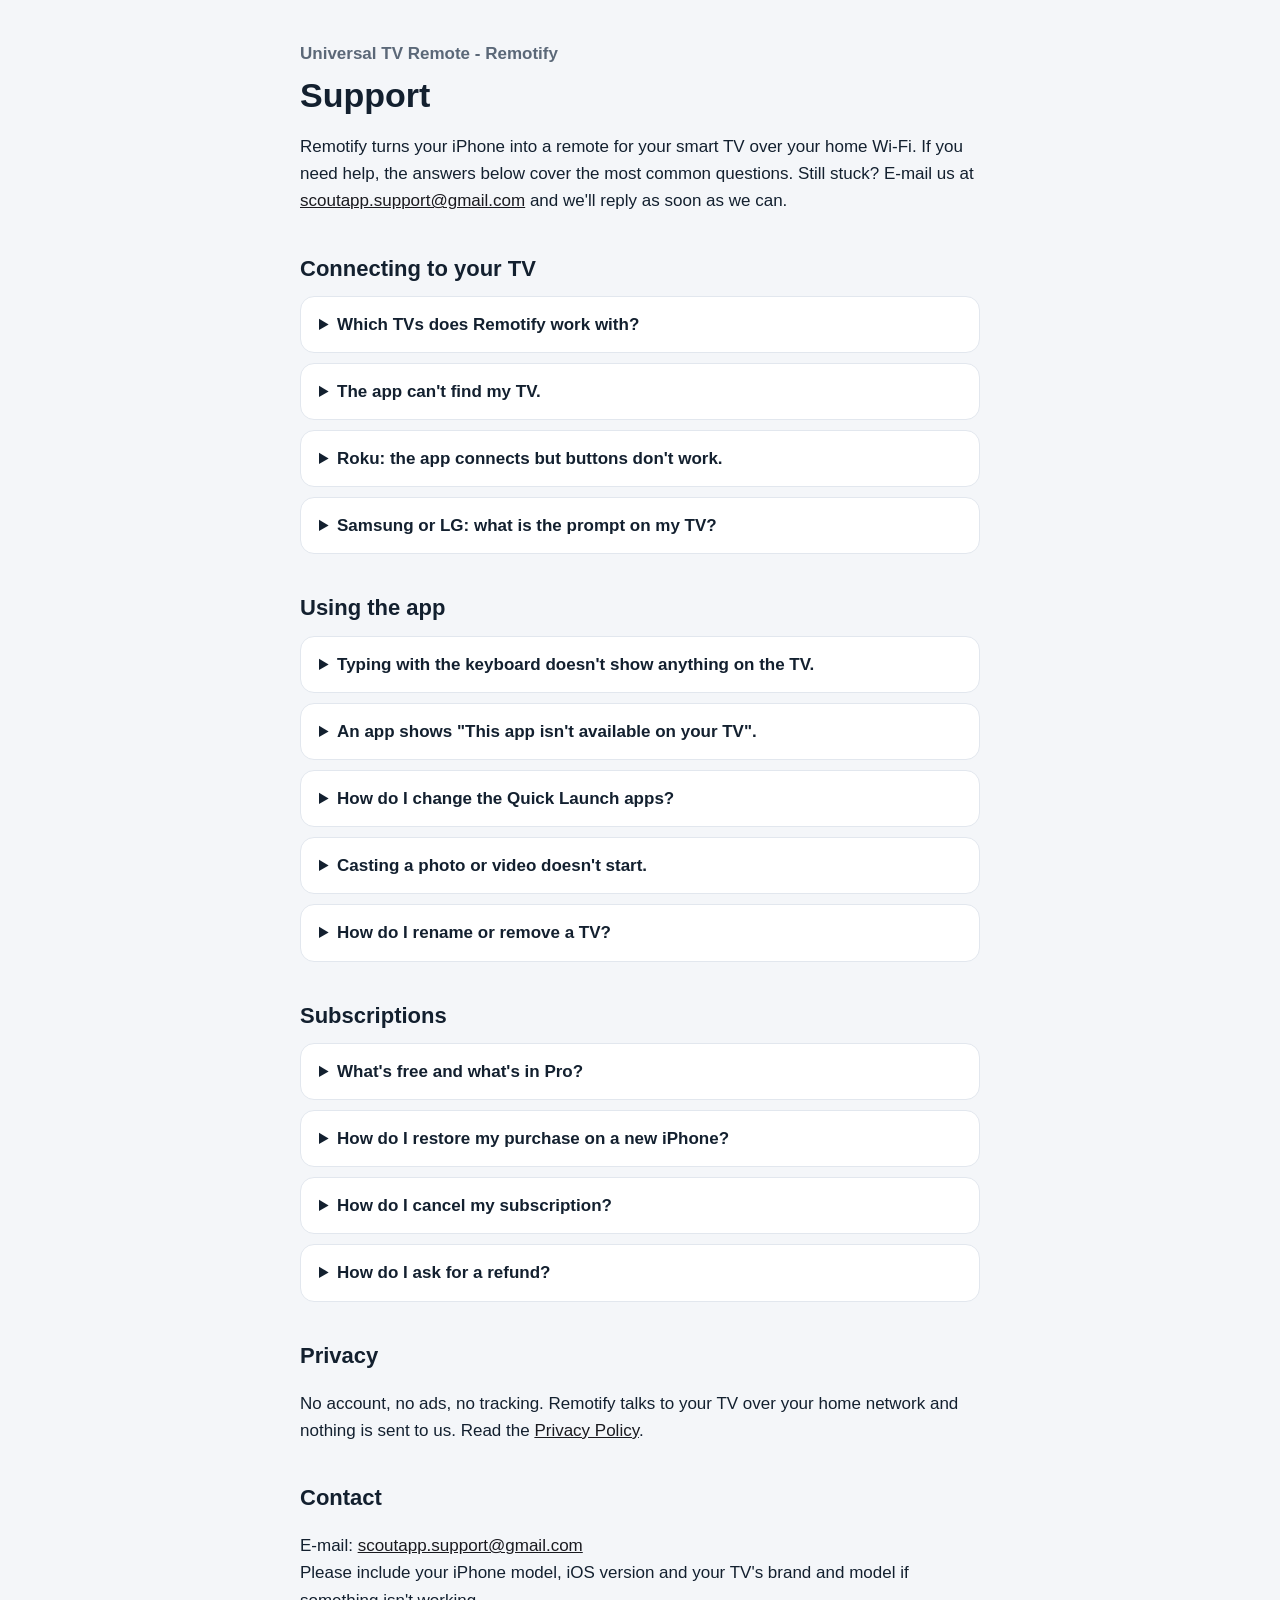
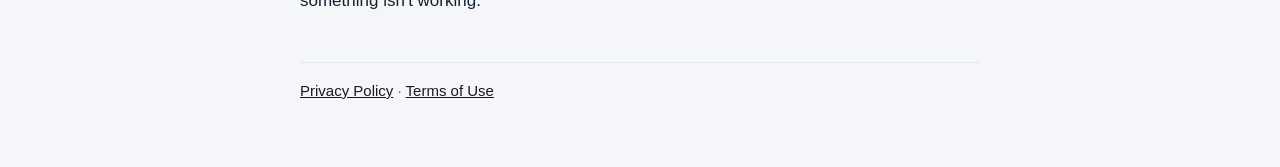
==== index.html @ 0d83f514 "Add support and privacy pages for Remotify" ====
<!doctype html>
<html lang="en">
<head>
<meta charset="utf-8">
<meta name="viewport" content="width=device-width, initial-scale=1">
<title>Remotify Support</title>
<meta name="description" content="Help and support for Universal TV Remote - Remotify.">
<link rel="stylesheet" href="style.css">
</head>
<body>
<main>
  <p class="brand">Universal TV Remote - Remotify</p>
  <h1>Support</h1>
  <p>Remotify turns your iPhone into a remote for your smart TV over your home Wi-Fi. If you need help, the answers
  below cover the most common questions. Still stuck? E-mail us at
  <a href="mailto:scoutapp.support@gmail.com">scoutapp.support@gmail.com</a> and we'll reply as soon as we can.</p>

  <h2>Connecting to your TV</h2>

  <details>
    <summary>Which TVs does Remotify work with?</summary>
    <p>Roku streaming players and Roku TVs, Samsung smart TVs (Tizen, 2016 and later) and LG smart TVs (webOS).
    The TV has to be a smart TV connected to your network. iPhone has no infrared, so older TVs without Wi-Fi or
    Ethernet can't be controlled.</p>
  </details>

  <details>
    <summary>The app can't find my TV.</summary>
    <p>Turn the TV on and make sure your iPhone and the TV are on the same Wi-Fi network, not a guest network.
    Turn off any VPN on your iPhone. Check that Local Network access is on: iOS Settings app → Privacy &amp;
    Security → Local Network → Remotify. Then tap Scan again. You can also enter the TV's IP address under
    "Can't find your TV?"; the app shows where to find it on each TV.</p>
  </details>

  <details>
    <summary>Roku: the app connects but buttons don't work.</summary>
    <p>On the Roku, open Settings → System → Advanced system settings → Control by mobile apps and set Network
    access to Default.</p>
  </details>

  <details>
    <summary>Samsung or LG: what is the prompt on my TV?</summary>
    <p>The first time you connect, the TV asks whether to allow Remotify. Choose Allow with your TV's own remote.
    The TV remembers this, so you won't be asked again. If you chose Deny, connect again and the prompt
    reappears.</p>
  </details>

  <h2>Using the app</h2>

  <details>
    <summary>Typing with the keyboard doesn't show anything on the TV.</summary>
    <p>Open a search or text field on the TV first, then type on your iPhone. The text appears in the field that's
    selected on the TV.</p>
  </details>

  <details>
    <summary>An app shows "This app isn't available on your TV".</summary>
    <p>The app isn't installed on your TV, or your TV model uses a different version of it. Install it from your
    TV's app store and try again.</p>
  </details>

  <details>
    <summary>How do I change the Quick Launch apps?</summary>
    <p>Touch and hold one of the three apps under the remote and choose another one. You can also touch and hold an
    app in the Channels tab and choose "Add to Quick launch".</p>
  </details>

  <details>
    <summary>Casting a photo or video doesn't start.</summary>
    <p>Keep Remotify open while casting, because the TV plays the file directly from your iPhone. Long videos take a
    few seconds to prepare. Some older TVs can't play every format; if one item fails, try another.</p>
  </details>

  <details>
    <summary>How do I rename or remove a TV?</summary>
    <p>Tap the TV name at the top of the Remote tab, then swipe left on a TV, or touch and hold it, and choose
    Rename or Remove.</p>
  </details>

  <h2>Subscriptions</h2>

  <details>
    <summary>What's free and what's in Pro?</summary>
    <p>The basic remote is free: power, volume, channels, navigation and playback. Remotify Pro adds the keyboard,
    one-tap app launch, Quick Launch, the touchpad, casting photos and videos, and control of multiple TVs.</p>
  </details>

  <details>
    <summary>How do I restore my purchase on a new iPhone?</summary>
    <p>Sign in with the same Apple Account, open Remotify → Settings → Restore purchases.</p>
  </details>

  <details>
    <summary>How do I cancel my subscription?</summary>
    <p>Open the iOS Settings app → your name → Subscriptions → Remotify, then Cancel Subscription. Cancel at least
    24 hours before the current period ends to avoid being charged again. You keep Pro until the end of the
    period.</p>
  </details>

  <details>
    <summary>How do I ask for a refund?</summary>
    <p>Purchases are handled by Apple, so refunds are too. Go to
    <a href="https://reportaproblem.apple.com">reportaproblem.apple.com</a>, sign in and choose the purchase.</p>
  </details>

  <h2>Privacy</h2>
  <p>No account, no ads, no tracking. Remotify talks to your TV over your home network and nothing is sent to us.
  Read the <a href="privacy.html">Privacy Policy</a>.</p>

  <h2>Contact</h2>
  <p>E-mail: <a href="mailto:scoutapp.support@gmail.com">scoutapp.support@gmail.com</a><br>
  Please include your iPhone model, iOS version and your TV's brand and model if something isn't working.</p>

  <footer>
    <a href="privacy.html">Privacy Policy</a> ·
    <a href="https://www.apple.com/legal/internet-services/itunes/dev/stdeula/">Terms of Use</a>
  </footer>
</main>
</body>
</html>
---- style.css ----
:root {
  --bg: #f4f6f9;
  --surface: #ffffff;
  --ink: #13202f;
  --muted: #5b6878;
  --line: #e2e7ee;
  --accent: #1a1a1f;
  color-scheme: light dark;
}

@media (prefers-color-scheme: dark) {
  :root {
    --bg: #0a0d12;
    --surface: #161a21;
    --ink: #e8edf4;
    --muted: #93a1b4;
    --line: #272d38;
    --accent: #ffc933;
  }
}

* { box-sizing: border-box; }

body {
  margin: 0;
  background: var(--bg);
  color: var(--ink);
  font: 17px/1.6 -apple-system, BlinkMacSystemFont, "SF Pro Text", "Segoe UI", Roboto, sans-serif;
}

main {
  max-width: 720px;
  margin: 0 auto;
  padding: 40px 20px 64px;
}

.brand { margin: 0 0 8px; font-weight: 600; color: var(--muted); }
.brand a { color: inherit; text-decoration: none; }
h1 { margin: 0 0 8px; font-size: 34px; line-height: 1.2; }
h2 { margin: 36px 0 8px; font-size: 22px; }
.muted { color: var(--muted); }
a { color: var(--accent); }
ul { padding-left: 22px; }
li { margin: 6px 0; }

details {
  background: var(--surface);
  border: 1px solid var(--line);
  border-radius: 14px;
  padding: 14px 18px;
  margin: 10px 0;
}
summary { cursor: pointer; font-weight: 600; }
details p { margin: 10px 0 0; color: var(--muted); }

footer {
  margin-top: 48px;
  padding-top: 16px;
  border-top: 1px solid var(--line);
  color: var(--muted);
  font-size: 15px;
}
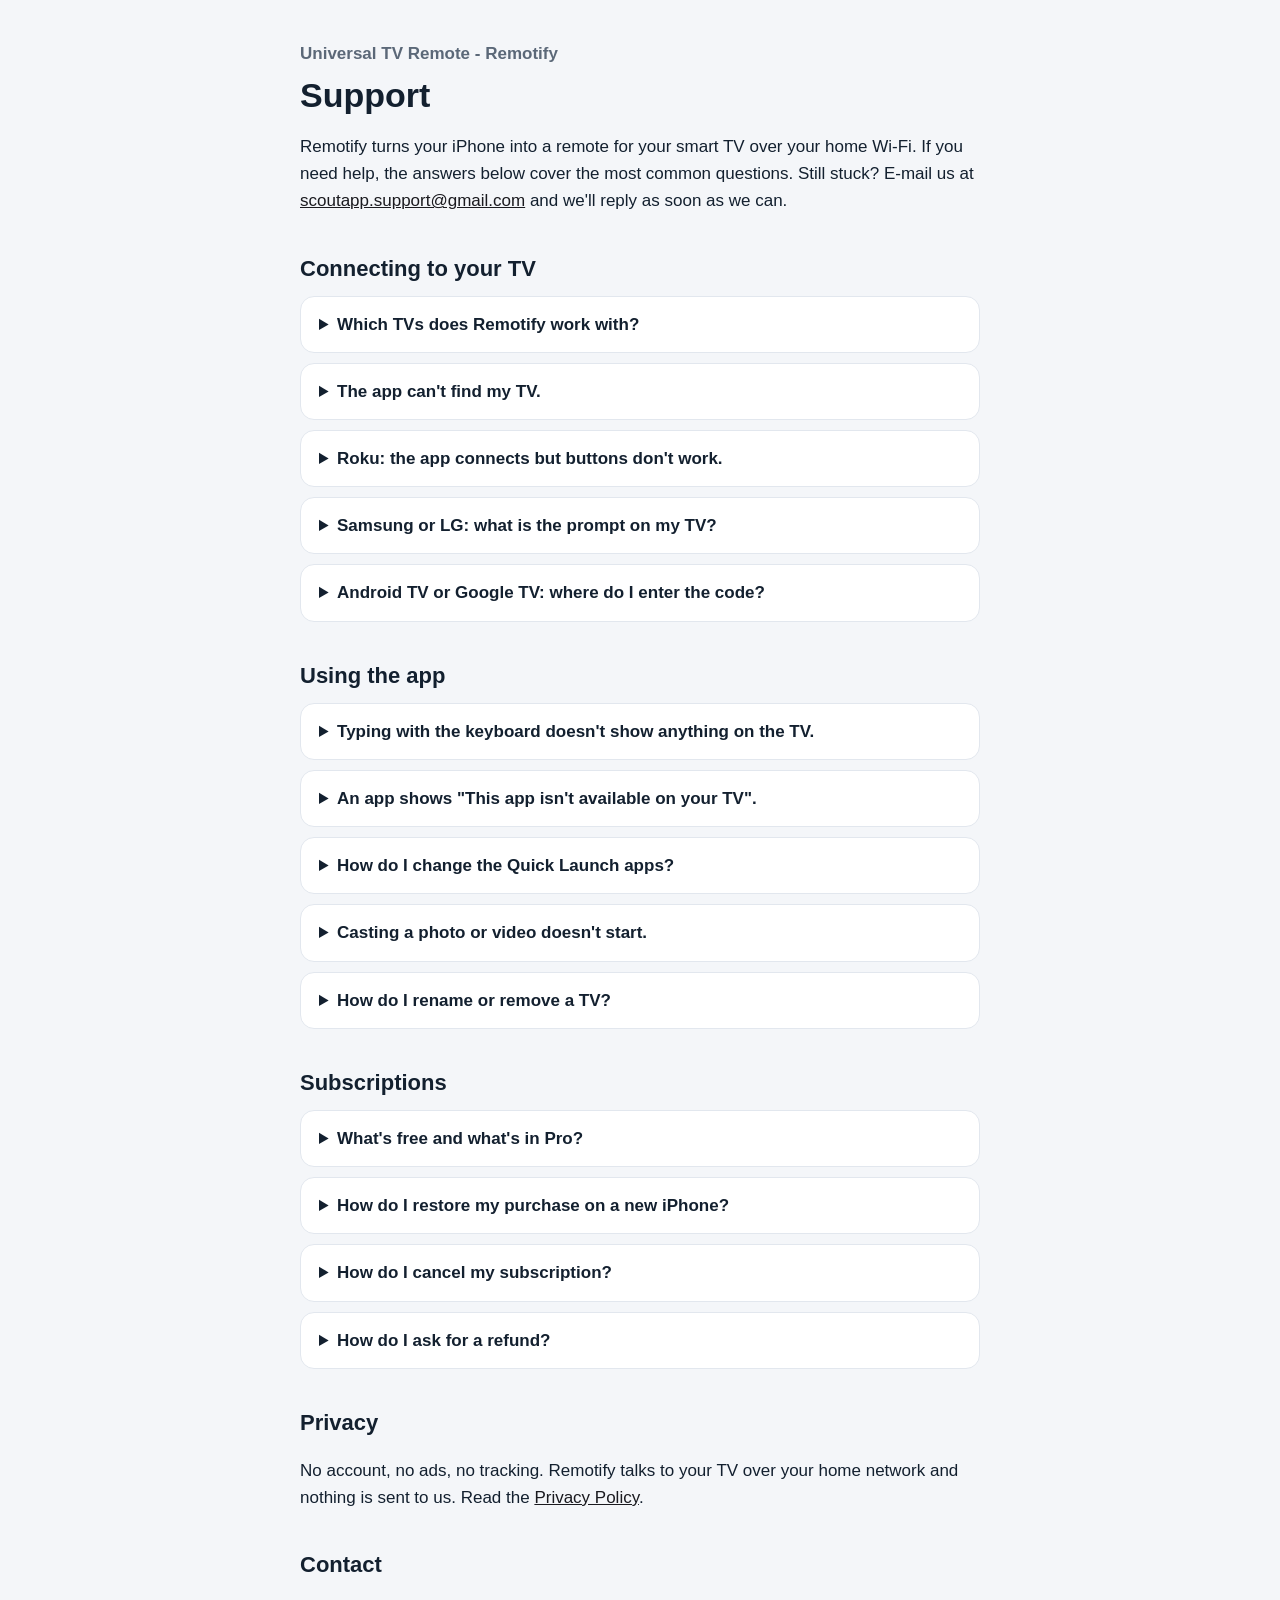
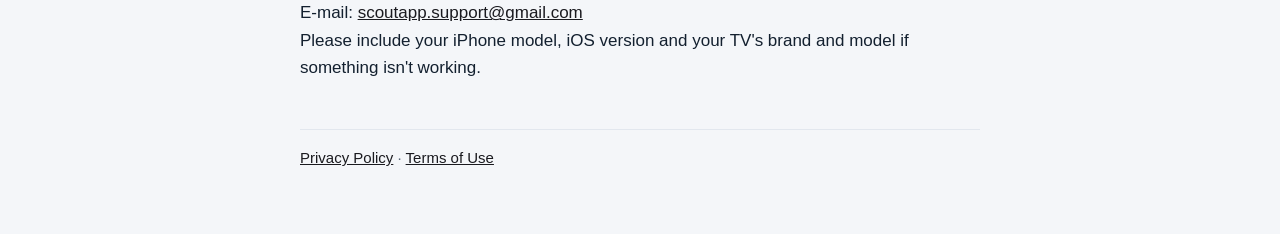
==== commit 360a117c: "Add Android TV and Google TV to support and privacy pages" ====
--- a/index.html
+++ b/index.html
@@ -19,7 +19,8 @@
 
   <details>
     <summary>Which TVs does Remotify work with?</summary>
-    <p>Roku streaming players and Roku TVs, Samsung smart TVs (Tizen, 2016 and later) and LG smart TVs (webOS).
+    <p>Roku streaming players and Roku TVs, Samsung smart TVs (Tizen, 2016 and later), LG smart TVs (webOS), and
+    Android TV and Google TV (for example Sony, Philips, Hisense and TCL TVs, and Chromecast with Google TV).
     The TV has to be a smart TV connected to your network. iPhone has no infrared, so older TVs without Wi-Fi or
     Ethernet can't be controlled.</p>
   </details>
@@ -45,6 +46,13 @@
     reappears.</p>
   </details>
 
+  <details>
+    <summary>Android TV or Google TV: where do I enter the code?</summary>
+    <p>The first time you connect, the TV shows a 6-character code. Type it in Remotify; the TV then remembers
+    your iPhone, so you won't need a code again. If the code is rejected, check it on the TV and type it
+    again.</p>
+  </details>
+
   <h2>Using the app</h2>
 
   <details>
@@ -68,7 +76,8 @@
   <details>
     <summary>Casting a photo or video doesn't start.</summary>
     <p>Keep Remotify open while casting, because the TV plays the file directly from your iPhone. Long videos take a
-    few seconds to prepare. Some older TVs can't play every format; if one item fails, try another.</p>
+    few seconds to prepare. Some older TVs can't play every format; if one item fails, try another. Casting works
+    with Roku, Samsung and LG TVs; Android TV and Google TV don't support it yet.</p>
   </details>
 
   <details>
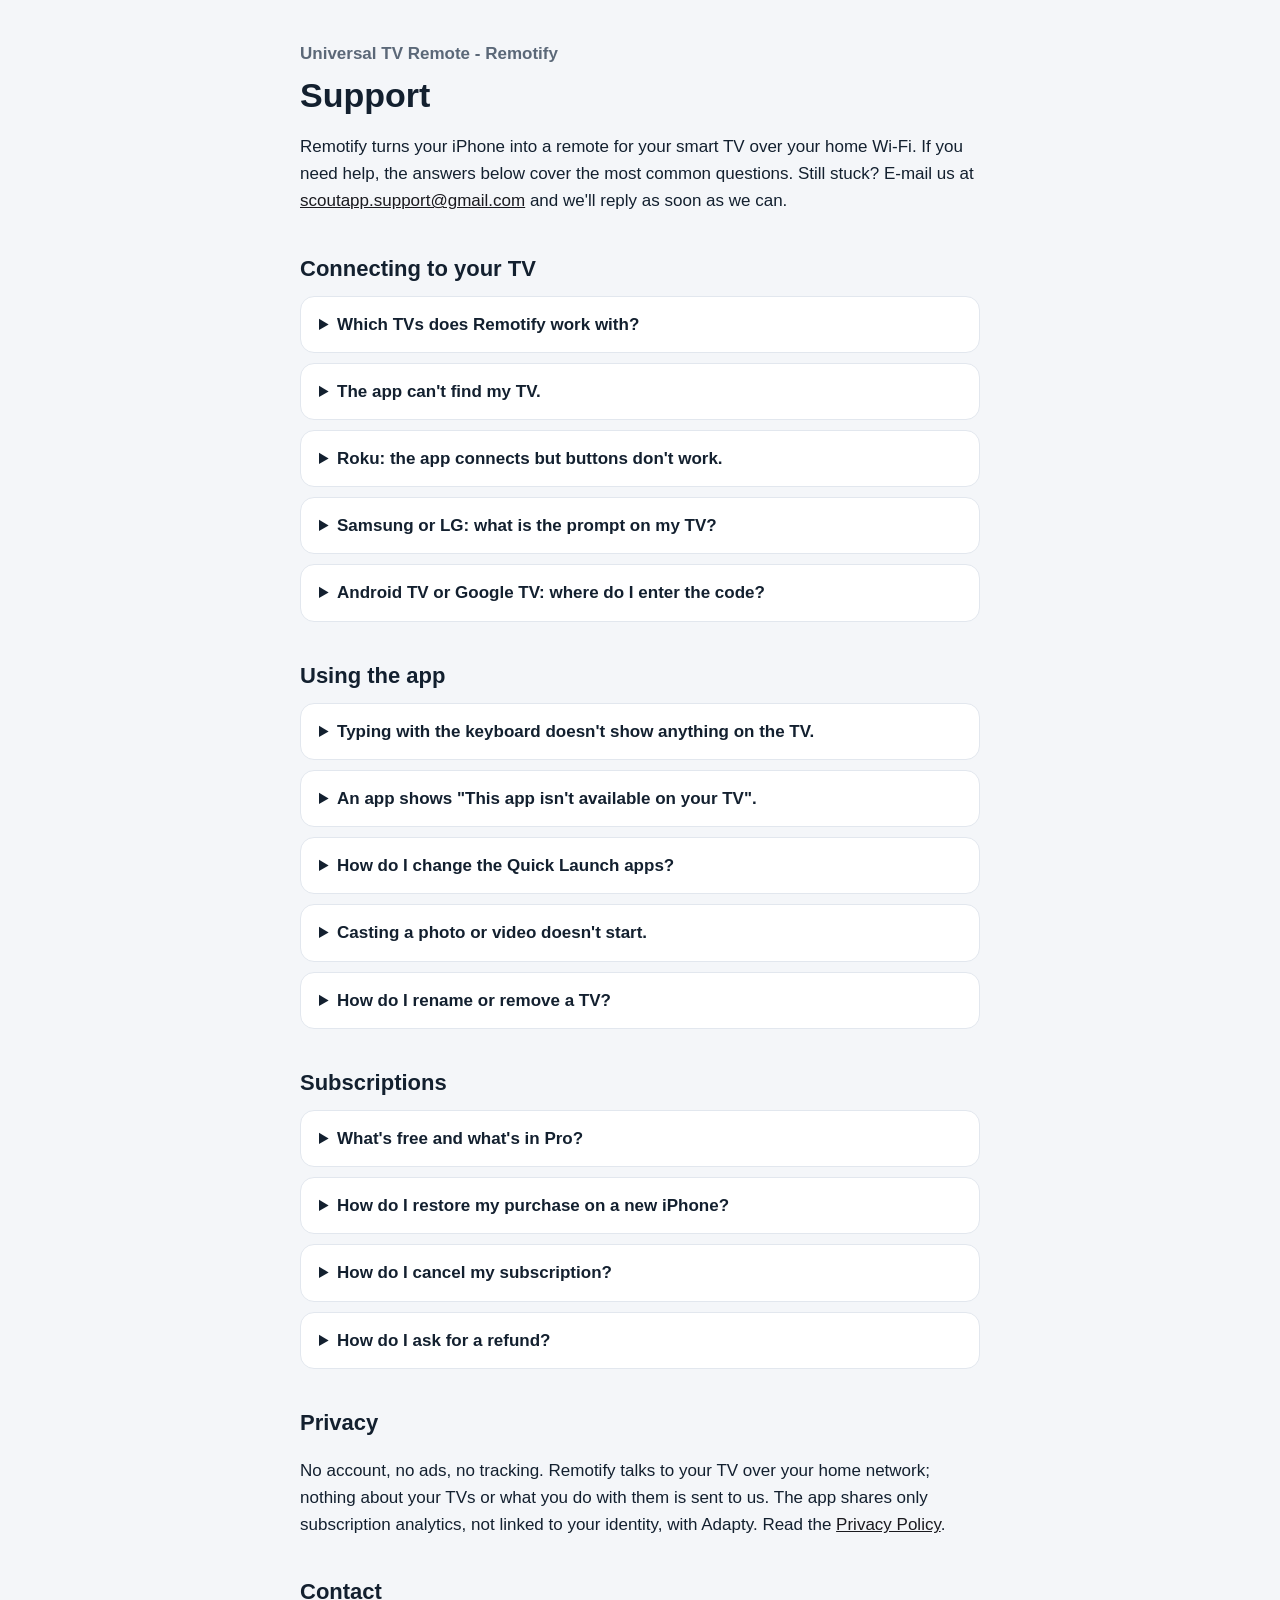
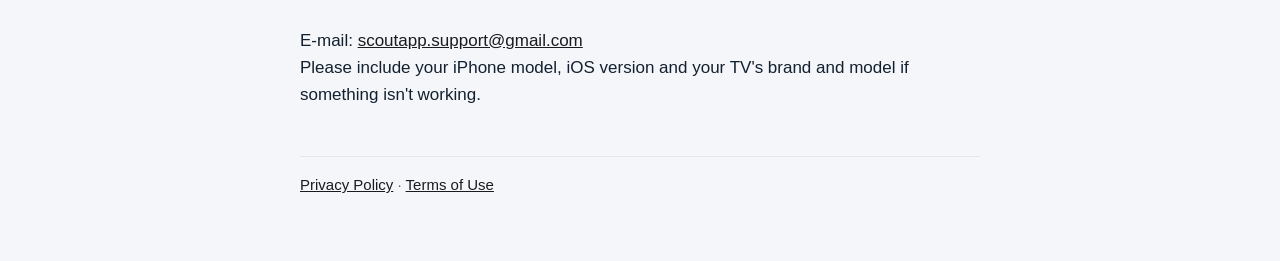
==== commit e560d752: "Disclose Adapty subscription analytics in the privacy policy Co-Authored-By: Claude Opus 5.5 <norepl" ====
--- a/index.html
+++ b/index.html
@@ -113,8 +113,9 @@
   </details>
 
   <h2>Privacy</h2>
-  <p>No account, no ads, no tracking. Remotify talks to your TV over your home network and nothing is sent to us.
-  Read the <a href="privacy.html">Privacy Policy</a>.</p>
+  <p>No account, no ads, no tracking. Remotify talks to your TV over your home network; nothing about your TVs or
+  what you do with them is sent to us. The app shares only subscription analytics, not linked to your identity, with Adapty. Read the
+  <a href="privacy.html">Privacy Policy</a>.</p>
 
   <h2>Contact</h2>
   <p>E-mail: <a href="mailto:scoutapp.support@gmail.com">scoutapp.support@gmail.com</a><br>
